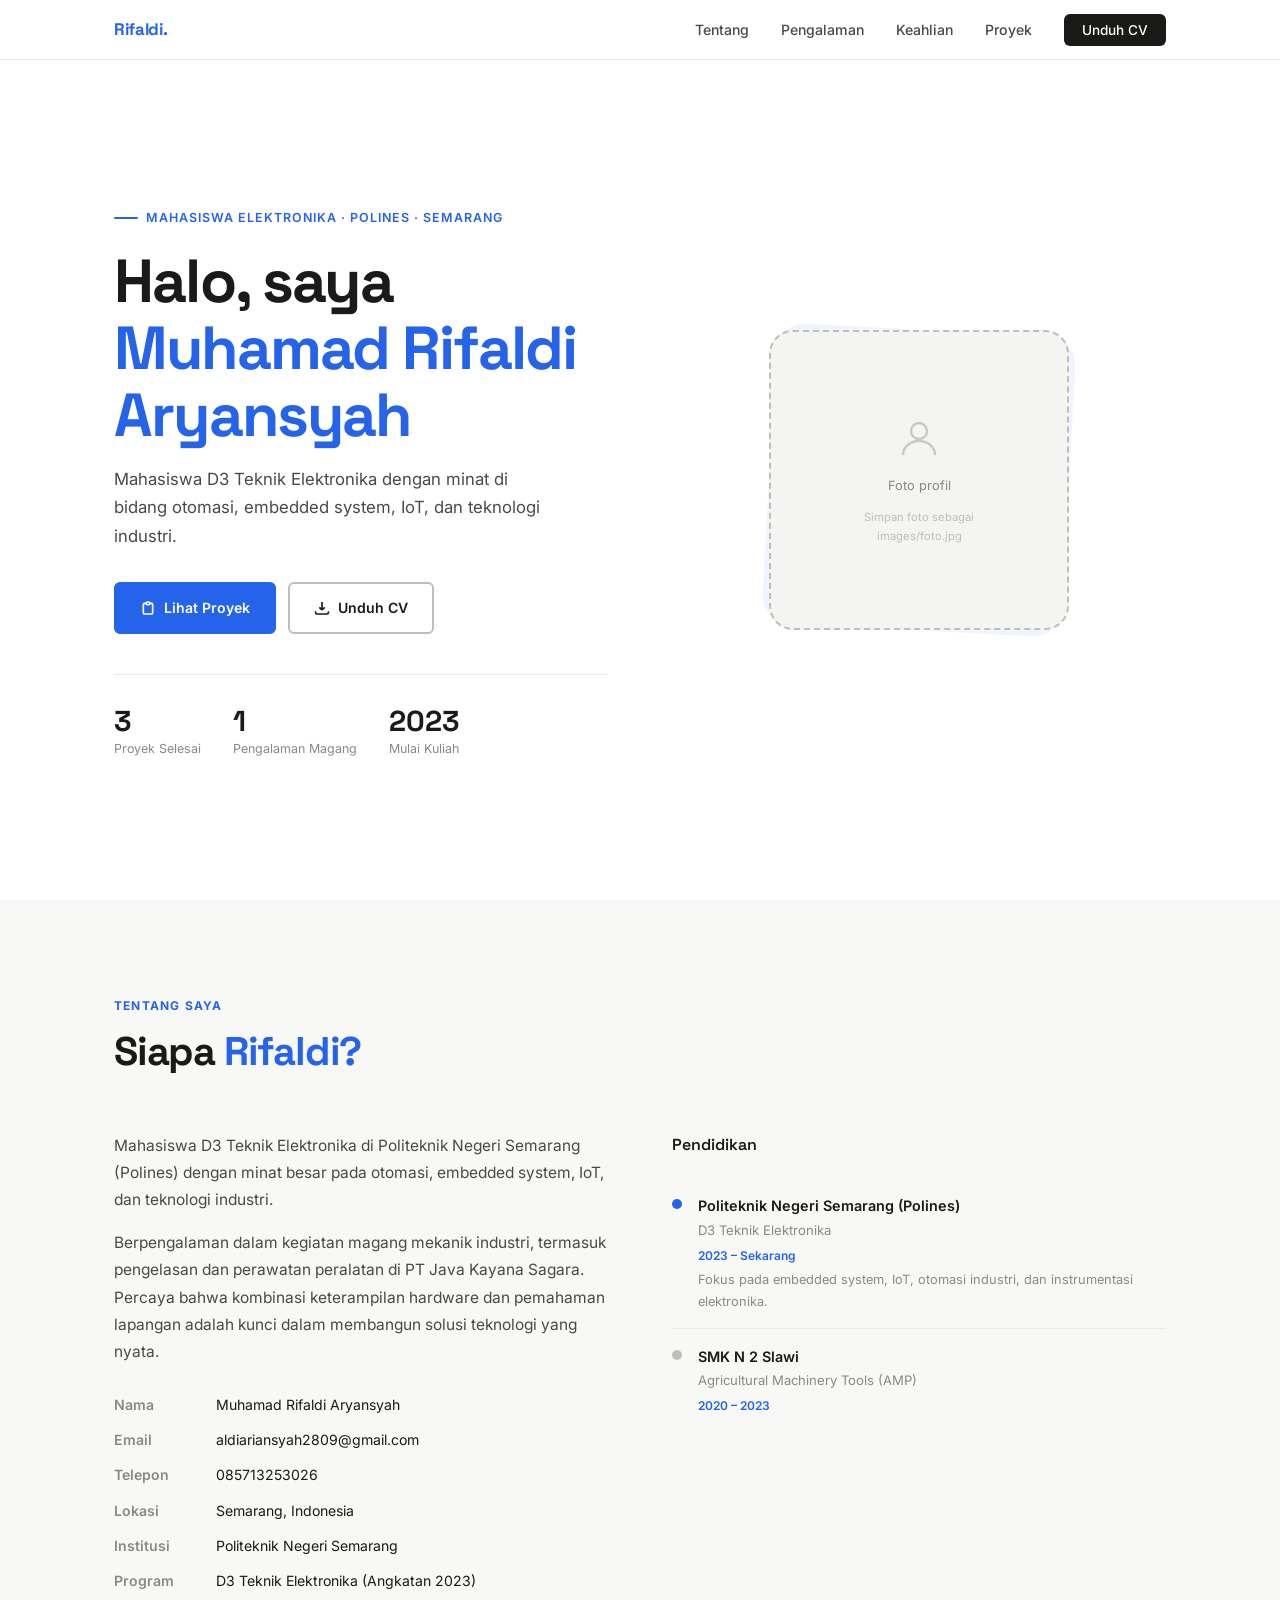
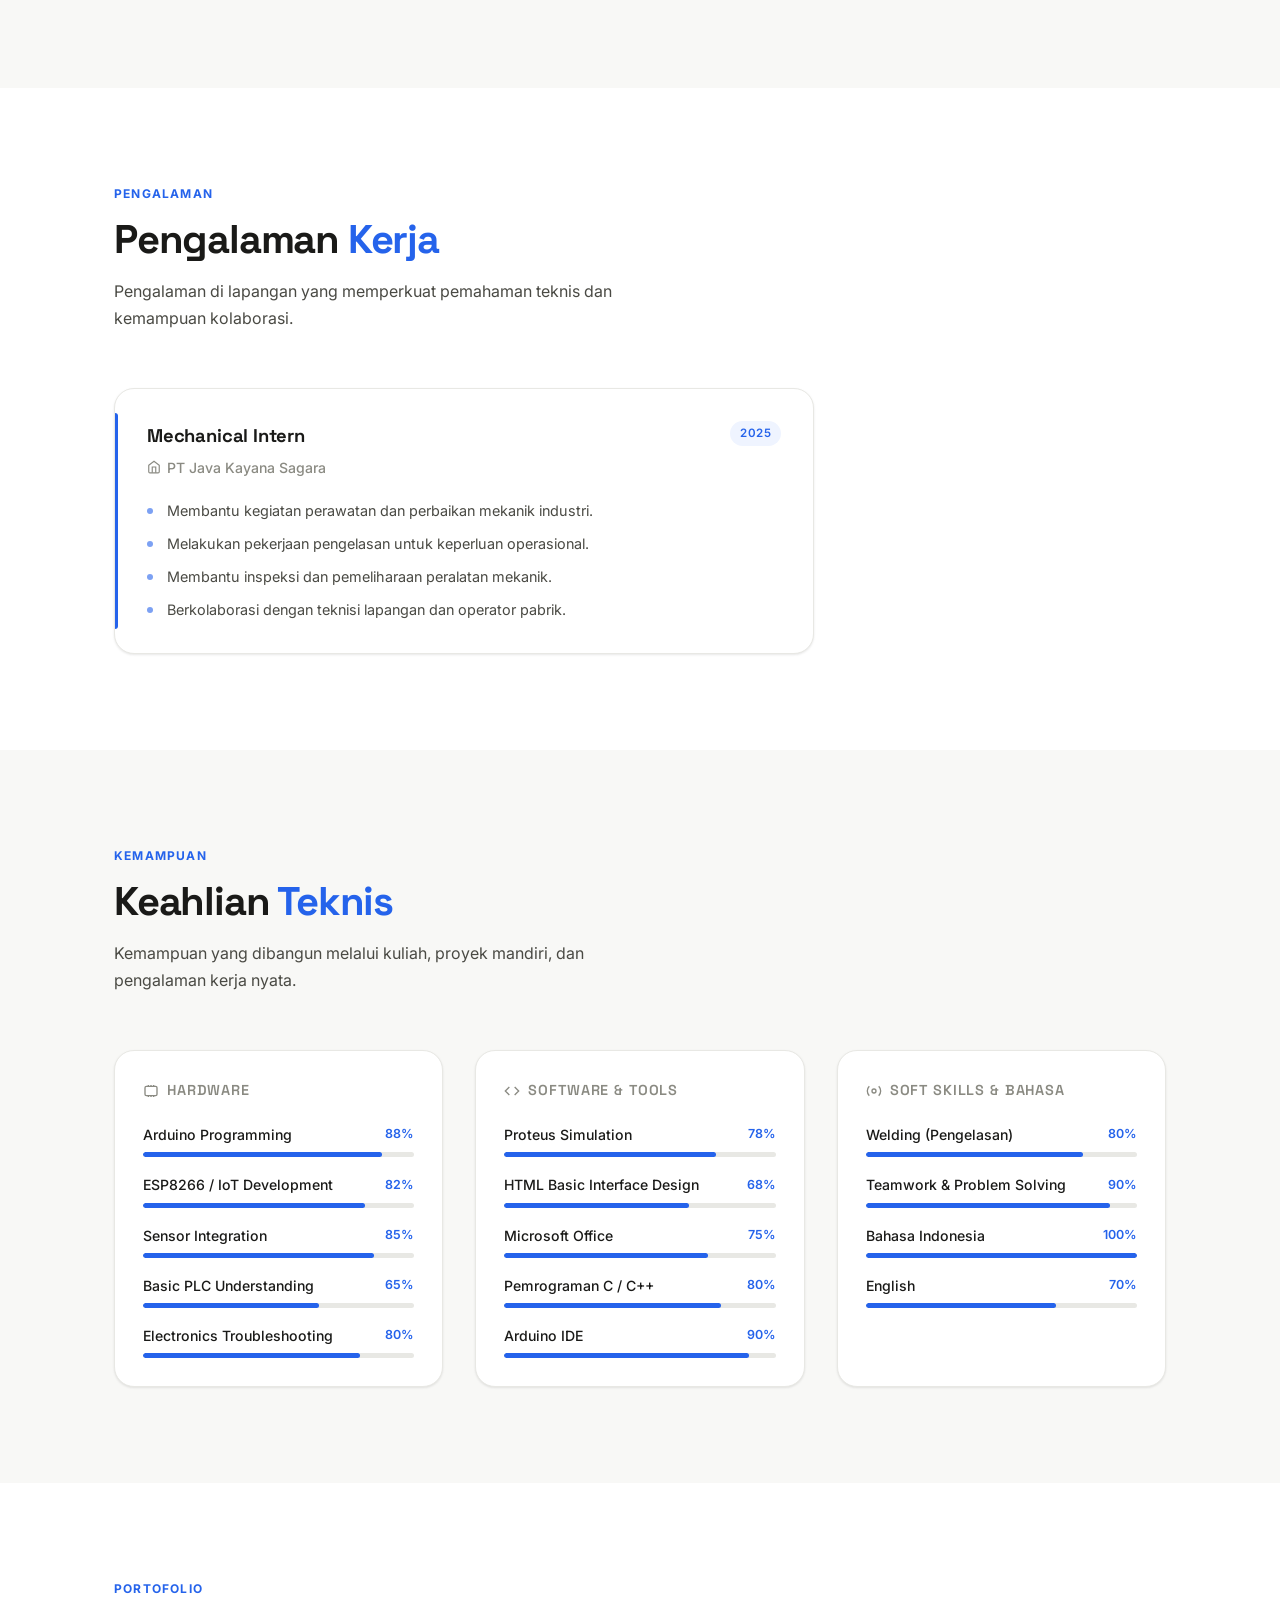
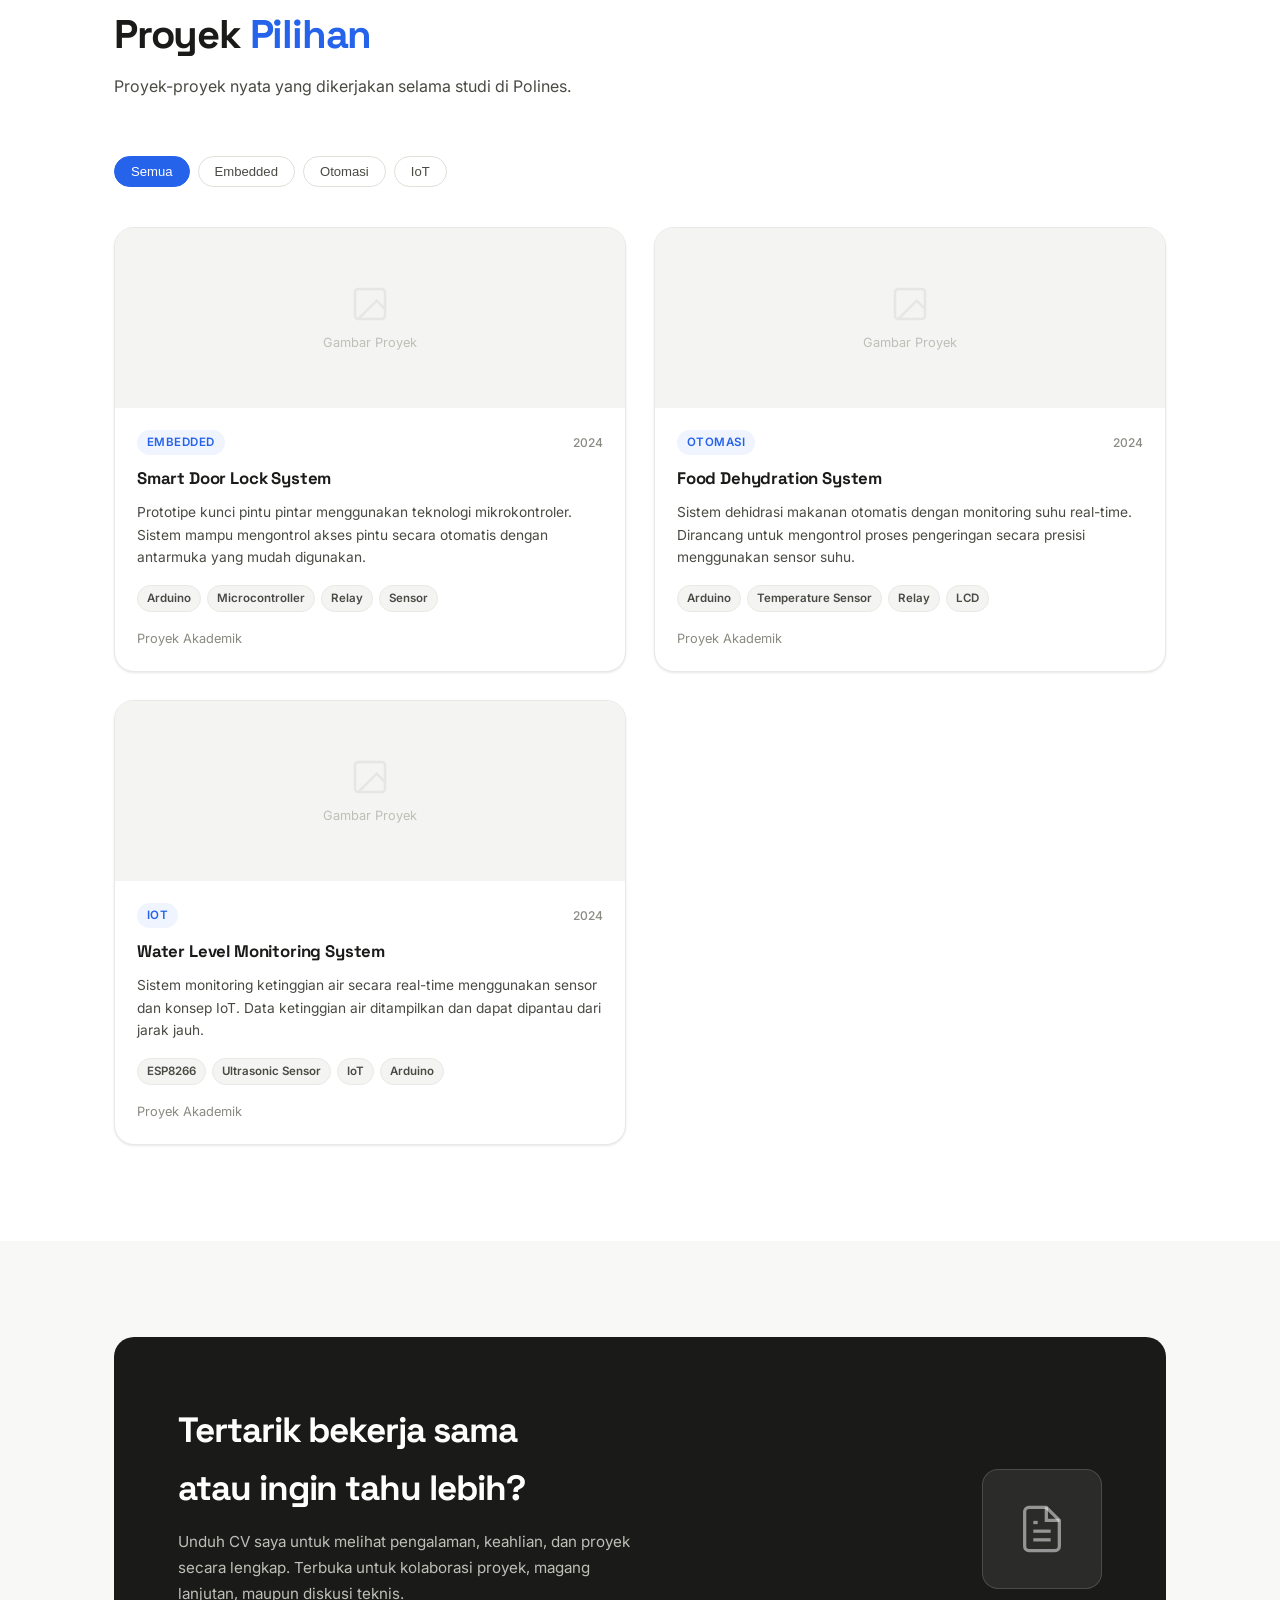
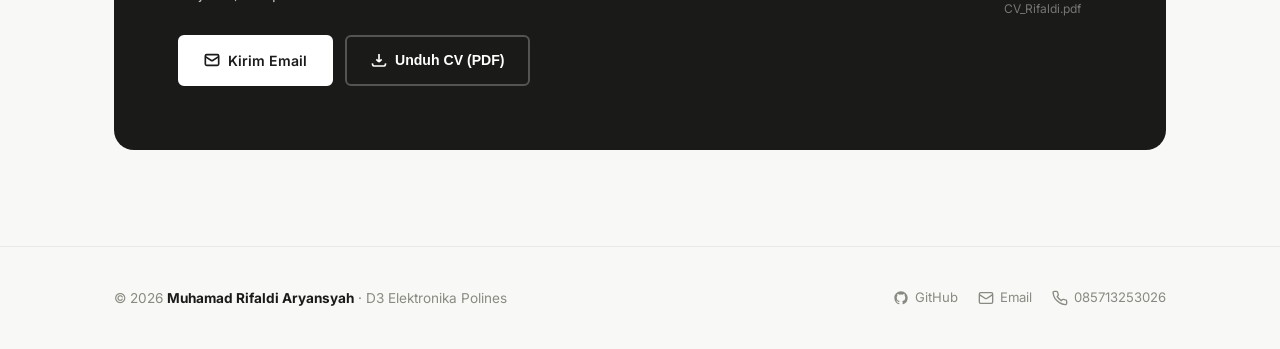
==== index.html @ 88cb3f9d "Memindahkan index.html ke folder utama root" ====
<!DOCTYPE html>
<html lang="id">
<head>
  <meta charset="UTF-8" />
  <meta name="viewport" content="width=device-width, initial-scale=1.0" />
  <title>Portofolio – Muhamad Rifaldi Aryansyah</title>
  <meta name="description" content="Portofolio Muhamad Rifaldi Aryansyah – Mahasiswa D3 Teknik Elektronika Politeknik Negeri Semarang." />
  <link rel="icon" href="data:image/svg+xml,<svg xmlns='http://www.w3.org/2000/svg' viewBox='0 0 100 100'><text y='.9em' font-size='90'>⚡</text></svg>" />
  <link rel="stylesheet" href="css/style.css" />
</head>
<body>

  <!-- ░░ LOADING ░░ -->
  <div id="loading-screen">
    <div class="loader-ring"></div>
    <p class="loader-text">Memuat portofolio…</p>
  </div>

  <!-- ░░ NAV ░░ -->
  <nav class="nav" role="navigation" aria-label="Navigasi utama">
    <div class="nav__inner">
      <a href="#hero" class="nav__logo">
        <span id="nav-nama">Rifaldi</span><span>.</span>
      </a>
      <ul class="nav__links" role="list">
        <li><a href="#tentang">Tentang</a></li>
        <li><a href="#pengalaman">Pengalaman</a></li>
        <li><a href="#keahlian">Keahlian</a></li>
        <li><a href="#proyek">Proyek</a></li>
        <li><a href="#cv" class="nav__cta">Unduh CV</a></li>
      </ul>
      <button class="nav__hamburger" aria-label="Buka menu">
        <span></span><span></span><span></span>
      </button>
    </div>
  </nav>

  <!-- ░░ HERO ░░ -->
  <section id="hero" class="hero">
    <div class="hero__inner">
      <div class="hero__content">
        <div class="hero__eyebrow">Mahasiswa Elektronika · Polines · Semarang</div>
        <h1 class="hero__name">
          Halo, saya<br>
          <em id="hero-nama">Muhamad Rifaldi Aryansyah</em>
        </h1>
        <p class="hero__subtitle" id="hero-bio">Mahasiswa D3 Teknik Elektronika dengan minat di bidang otomasi, embedded system, IoT, dan teknologi industri.</p>
        <div class="hero__actions">
          <a href="#proyek" class="btn btn--primary">
            <svg width="16" height="16" viewBox="0 0 24 24" fill="none" stroke="currentColor" stroke-width="2.5"><path d="M9 5H7a2 2 0 0 0-2 2v12a2 2 0 0 0 2 2h10a2 2 0 0 0 2-2V7a2 2 0 0 0-2-2h-2M9 5a2 2 0 0 0 2 2h2a2 2 0 0 0 2-2M9 5a2 2 0 0 1 2-2h2a2 2 0 0 1 2 2"/></svg>
            Lihat Proyek
          </a>
          <a href="#cv" class="btn btn--outline">
            <svg width="16" height="16" viewBox="0 0 24 24" fill="none" stroke="currentColor" stroke-width="2.5"><path d="M12 15V3m0 12-4-4m4 4 4-4M2 17l.621 2.485A2 2 0 0 0 4.561 21h14.878a2 2 0 0 0 1.94-1.515L22 17"/></svg>
            Unduh CV
          </a>
        </div>
        <div class="hero__stats">
          <div>
            <div class="hero__stat-num">3</div>
            <div class="hero__stat-label">Proyek Selesai</div>
          </div>
          <div>
            <div class="hero__stat-num">1</div>
            <div class="hero__stat-label">Pengalaman Magang</div>
          </div>
          <div>
            <div class="hero__stat-num">2023</div>
            <div class="hero__stat-label">Mulai Kuliah</div>
          </div>
        </div>
      </div>

      <div class="hero__image-wrap">
        <div class="hero__photo-container">
          <div class="hero__photo-bg"></div>
          <img id="hero-foto" class="hero__photo" src="images/foto.jpg" alt="Muhamad Rifaldi Aryansyah"
            onerror="this.style.display='none';document.getElementById('hero-placeholder').style.display='flex';" />
          <div id="hero-placeholder" class="hero__photo-placeholder" style="display:none;">
            <svg viewBox="0 0 24 24" fill="none" stroke="currentColor" stroke-width="1.2">
              <circle cx="12" cy="8" r="4"/><path d="M4 20c0-4 3.58-7 8-7s8 3 8 7"/>
            </svg>
            <span>Foto profil</span>
            <small style="font-size:0.7rem;color:var(--gray-300);text-align:center;">Simpan foto sebagai<br>images/foto.jpg</small>
          </div>
        </div>
      </div>
    </div>
  </section>

  <!-- ░░ TENTANG ░░ -->
  <section id="tentang" class="section section--gray">
    <div class="container">
      <div class="section-header reveal">
        <p class="section-header__label">Tentang Saya</p>
        <h2 class="section-header__title">Siapa <span>Rifaldi?</span></h2>
      </div>
      <div class="about__grid">
        <div class="about__text reveal">
          <p>Mahasiswa D3 Teknik Elektronika di Politeknik Negeri Semarang (Polines) dengan minat besar pada otomasi, embedded system, IoT, dan teknologi industri.</p>
          <p>Berpengalaman dalam kegiatan magang mekanik industri, termasuk pengelasan dan perawatan peralatan di PT Java Kayana Sagara. Percaya bahwa kombinasi keterampilan hardware dan pemahaman lapangan adalah kunci dalam membangun solusi teknologi yang nyata.</p>
          <div class="about__info-list">
            <div class="about__info-item">
              <span class="about__info-label">Nama</span>
              <span class="about__info-value">Muhamad Rifaldi Aryansyah</span>
            </div>
            <div class="about__info-item">
              <span class="about__info-label">Email</span>
              <span class="about__info-value">aldiariansyah2809@gmail.com</span>
            </div>
            <div class="about__info-item">
              <span class="about__info-label">Telepon</span>
              <span class="about__info-value">085713253026</span>
            </div>
            <div class="about__info-item">
              <span class="about__info-label">Lokasi</span>
              <span class="about__info-value">Semarang, Indonesia</span>
            </div>
            <div class="about__info-item">
              <span class="about__info-label">Institusi</span>
              <span class="about__info-value">Politeknik Negeri Semarang</span>
            </div>
            <div class="about__info-item">
              <span class="about__info-label">Program</span>
              <span class="about__info-value">D3 Teknik Elektronika (Angkatan 2023)</span>
            </div>
          </div>
        </div>

        <div class="about__edu reveal">
          <p class="about__edu-title">Pendidikan</p>
          <div class="edu-item">
            <div class="edu-dot"></div>
            <div>
              <div class="edu-name">Politeknik Negeri Semarang (Polines)</div>
              <div class="edu-sub">D3 Teknik Elektronika</div>
              <div class="edu-year">2023 – Sekarang</div>
              <p style="font-size:0.8rem;color:var(--gray-500);margin-top:4px;">Fokus pada embedded system, IoT, otomasi industri, dan instrumentasi elektronika.</p>
            </div>
          </div>
          <div class="edu-item">
            <div class="edu-dot" style="background:var(--gray-300);"></div>
            <div>
              <div class="edu-name">SMK N 2 Slawi</div>
              <div class="edu-sub">Agricultural Machinery Tools (AMP)</div>
              <div class="edu-year">2020 – 2023</div>
            </div>
          </div>
        </div>
      </div>
    </div>
  </section>

  <!-- ░░ PENGALAMAN ░░ -->
  <section id="pengalaman" class="section">
    <div class="container">
      <div class="section-header reveal">
        <p class="section-header__label">Pengalaman</p>
        <h2 class="section-header__title">Pengalaman <span>Kerja</span></h2>
        <p class="section-header__desc">Pengalaman di lapangan yang memperkuat pemahaman teknis dan kemampuan kolaborasi.</p>
      </div>

      <div class="experience-timeline">
        <div class="exp-card reveal">
          <div class="exp-card__header">
            <div>
              <h3 class="exp-card__title">Mechanical Intern</h3>
              <p class="exp-card__company">
                <svg width="14" height="14" viewBox="0 0 24 24" fill="none" stroke="currentColor" stroke-width="2"><path d="M3 9l9-7 9 7v11a2 2 0 0 1-2 2H5a2 2 0 0 1-2-2z"/><polyline points="9 22 9 12 15 12 15 22"/></svg>
                PT Java Kayana Sagara
              </p>
            </div>
            <span class="tag">2025</span>
          </div>
          <ul class="exp-card__list">
            <li>Membantu kegiatan perawatan dan perbaikan mekanik industri.</li>
            <li>Melakukan pekerjaan pengelasan untuk keperluan operasional.</li>
            <li>Membantu inspeksi dan pemeliharaan peralatan mekanik.</li>
            <li>Berkolaborasi dengan teknisi lapangan dan operator pabrik.</li>
          </ul>
        </div>
      </div>
    </div>
  </section>

  <!-- ░░ KEAHLIAN ░░ -->
  <section id="keahlian" class="section section--gray">
    <div class="container">
      <div class="section-header reveal">
        <p class="section-header__label">Kemampuan</p>
        <h2 class="section-header__title">Keahlian <span>Teknis</span></h2>
        <p class="section-header__desc">Kemampuan yang dibangun melalui kuliah, proyek mandiri, dan pengalaman kerja nyata.</p>
      </div>

      <div class="skills__grid">
        <div class="skills__card reveal">
          <p class="skills__card-title">
            <svg viewBox="0 0 24 24" fill="none" stroke="currentColor" stroke-width="2"><rect x="3" y="5" width="18" height="14" rx="2"/><path d="M8 5V3M12 5V3M16 5V3M8 19v2M12 19v2M16 19v2"/></svg>
            Hardware
          </p>
          <div id="skills-hardware"></div>
        </div>
        <div class="skills__card reveal">
          <p class="skills__card-title">
            <svg viewBox="0 0 24 24" fill="none" stroke="currentColor" stroke-width="2"><polyline points="16 18 22 12 16 6"/><polyline points="8 6 2 12 8 18"/></svg>
            Software & Tools
          </p>
          <div id="skills-software"></div>
        </div>
        <div class="skills__card reveal">
          <p class="skills__card-title">
            <svg viewBox="0 0 24 24" fill="none" stroke="currentColor" stroke-width="2"><circle cx="12" cy="12" r="3"/><path d="M19.07 4.93a10 10 0 0 1 0 14.14M4.93 4.93a10 10 0 0 0 0 14.14"/></svg>
            Soft Skills & Bahasa
          </p>
          <div id="skills-lainnya"></div>
        </div>
      </div>
    </div>
  </section>

  <!-- ░░ PROYEK ░░ -->
  <section id="proyek" class="section">
    <div class="container">
      <div class="section-header reveal">
        <p class="section-header__label">Portofolio</p>
        <h2 class="section-header__title">Proyek <span>Pilihan</span></h2>
        <p class="section-header__desc">Proyek-proyek nyata yang dikerjakan selama studi di Polines.</p>
      </div>
      <div id="projects-filter" class="projects__filter"></div>
      <div id="projects-grid" class="projects__grid"></div>
    </div>
  </section>

  <!-- ░░ CV ░░ -->
  <section id="cv" class="section section--gray">
    <div class="container">
      <div class="cv-section__inner reveal">
        <div>
          <h2 class="cv-section__title">Tertarik bekerja sama<br>atau ingin tahu lebih?</h2>
          <p class="cv-section__desc">
            Unduh CV saya untuk melihat pengalaman, keahlian, dan proyek secara lengkap. Terbuka untuk kolaborasi proyek, magang lanjutan, maupun diskusi teknis.
          </p>
          <div style="display:flex;gap:12px;margin-top:28px;flex-wrap:wrap;">
            <a href="mailto:aldiariansyah2809@gmail.com" class="btn btn--white">
              <svg width="16" height="16" viewBox="0 0 24 24" fill="none" stroke="currentColor" stroke-width="2.5"><rect x="2" y="4" width="20" height="16" rx="2"/><path d="m22 7-8.97 5.7a1.94 1.94 0 0 1-2.06 0L2 7"/></svg>
              Kirim Email
            </a>
            <button id="cv-download" class="btn" style="background:transparent;border:2px solid rgba(255,255,255,0.25);color:#fff;">
              <svg width="16" height="16" viewBox="0 0 24 24" fill="none" stroke="currentColor" stroke-width="2.5"><path d="M12 15V3m0 12-4-4m4 4 4-4M2 17l.621 2.485A2 2 0 0 0 4.561 21h14.878a2 2 0 0 0 1.94-1.515L22 17"/></svg>
              Unduh CV (PDF)
            </button>
          </div>
        </div>
        <div style="text-align:center;">
          <div style="width:120px;height:120px;border-radius:16px;background:rgba(255,255,255,0.08);border:1px solid rgba(255,255,255,0.15);display:flex;align-items:center;justify-content:center;margin:0 auto;">
            <svg width="52" height="52" viewBox="0 0 24 24" fill="none" stroke="rgba(255,255,255,0.5)" stroke-width="1.5"><path d="M14 2H6a2 2 0 0 0-2 2v16a2 2 0 0 0 2 2h12a2 2 0 0 0 2-2V8z"/><polyline points="14 2 14 8 20 8"/><line x1="16" y1="13" x2="8" y2="13"/><line x1="16" y1="17" x2="8" y2="17"/><polyline points="10 9 9 9 8 9"/></svg>
          </div>
          <p style="color:rgba(255,255,255,0.4);font-size:0.75rem;margin-top:10px;">CV_Rifaldi.pdf</p>
        </div>
      </div>
    </div>
  </section>

  <!-- ░░ FOOTER ░░ -->
  <footer class="footer">
    <div class="container">
      <div class="footer__inner">
        <p class="footer__left">
          © <span id="footer-year"></span> <strong>Muhamad Rifaldi Aryansyah</strong> · D3 Elektronika Polines
        </p>
        <div class="footer__links">
          <a href="https://github.com/aldiaryansyah" target="_blank" rel="noopener">
            <svg width="16" height="16" viewBox="0 0 24 24" fill="currentColor"><path d="M12 2C6.477 2 2 6.484 2 12.017c0 4.425 2.865 8.18 6.839 9.504.5.092.682-.217.682-.483 0-.237-.008-.868-.013-1.703-2.782.605-3.369-1.343-3.369-1.343-.454-1.158-1.11-1.466-1.11-1.466-.908-.62.069-.608.069-.608 1.003.07 1.531 1.032 1.531 1.032.892 1.53 2.341 1.088 2.91.832.092-.647.35-1.088.636-1.338-2.22-.253-4.555-1.113-4.555-4.951 0-1.093.39-1.988 1.029-2.688-.103-.253-.446-1.272.098-2.65 0 0 .84-.27 2.75 1.026A9.564 9.564 0 0 1 12 6.844a9.59 9.59 0 0 1 2.504.337c1.909-1.296 2.747-1.027 2.747-1.027.546 1.379.202 2.398.1 2.651.64.7 1.028 1.595 1.028 2.688 0 3.848-2.339 4.695-4.566 4.943.359.309.678.92.678 1.855 0 1.338-.012 2.419-.012 2.747 0 .268.18.58.688.482A10.02 10.02 0 0 0 22 12.017C22 6.484 17.522 2 12 2z"/></svg>
            GitHub
          </a>
          <a href="mailto:aldiariansyah2809@gmail.com">
            <svg width="16" height="16" viewBox="0 0 24 24" fill="none" stroke="currentColor" stroke-width="2"><rect x="2" y="4" width="20" height="16" rx="2"/><path d="m22 7-8.97 5.7a1.94 1.94 0 0 1-2.06 0L2 7"/></svg>
            Email
          </a>
          <a href="tel:085713253026">
            <svg width="16" height="16" viewBox="0 0 24 24" fill="none" stroke="currentColor" stroke-width="2"><path d="M22 16.92v3a2 2 0 0 1-2.18 2 19.79 19.79 0 0 1-8.63-3.07A19.5 19.5 0 0 1 4.69 13a19.79 19.79 0 0 1-3.07-8.67A2 2 0 0 1 3.6 2h3a2 2 0 0 1 2 1.72c.127.96.361 1.903.7 2.81a2 2 0 0 1-.45 2.11L7.91 9.91a16 16 0 0 0 6 6l1.27-1.27a2 2 0 0 1 2.11-.45c.907.339 1.85.573 2.81.7A2 2 0 0 1 22 16.92z"/></svg>
            085713253026
          </a>
        </div>
      </div>
    </div>
  </footer>

  <script src="js/main.js"></script>
</body>
</html>
---- css/style.css ----
/* ============================================
   PORTFOLIO – D3 Elektronika Polines
   Style: Clean & Minimal
   ============================================ */

@import url('https://fonts.googleapis.com/css2?family=Inter:wght@300;400;500;600;700&family=Space+Grotesk:wght@400;500;600;700&display=swap');

/* ---------- TOKENS ---------- */
:root {
  --white:       #FFFFFF;
  --off-white:   #F8F8F6;
  --gray-50:     #F4F4F2;
  --gray-100:    #E8E8E4;
  --gray-300:    #BFBFB8;
  --gray-500:    #8A8A82;
  --gray-700:    #4A4A44;
  --black:       #1A1A18;

  --accent:      #2563EB;       /* biru teknik — kuat tapi tidak berteriak */
  --accent-light:#EFF4FF;
  --accent-dark: #1D4ED8;

  --font-display: 'Space Grotesk', sans-serif;
  --font-body:    'Inter', sans-serif;

  --radius-sm:   6px;
  --radius-md:   12px;
  --radius-lg:   20px;

  --shadow-sm:   0 1px 3px rgba(0,0,0,0.06), 0 1px 2px rgba(0,0,0,0.04);
  --shadow-md:   0 4px 16px rgba(0,0,0,0.08), 0 2px 4px rgba(0,0,0,0.04);
  --shadow-lg:   0 12px 40px rgba(0,0,0,0.10);

  --transition:  0.22s cubic-bezier(0.4, 0, 0.2, 1);
  --max-width:   1100px;
}

/* ---------- RESET ---------- */
*, *::before, *::after { box-sizing: border-box; margin: 0; padding: 0; }
html { scroll-behavior: smooth; font-size: 16px; }
body {
  font-family: var(--font-body);
  background: var(--white);
  color: var(--black);
  line-height: 1.65;
  -webkit-font-smoothing: antialiased;
}
img { max-width: 100%; display: block; }
a { text-decoration: none; color: inherit; }
ul { list-style: none; }

/* ---------- UTILITIES ---------- */
.container { max-width: var(--max-width); margin: 0 auto; padding: 0 24px; }
.section    { padding: 96px 0; }
.section--gray { background: var(--off-white); }

.tag {
  display: inline-block;
  padding: 3px 10px;
  border-radius: 99px;
  font-size: 0.72rem;
  font-weight: 600;
  letter-spacing: 0.04em;
  text-transform: uppercase;
  background: var(--accent-light);
  color: var(--accent);
}

/* ---------- NAVIGATION ---------- */
.nav {
  position: fixed; top: 0; left: 0; right: 0; z-index: 100;
  background: rgba(255,255,255,0.92);
  backdrop-filter: blur(12px);
  -webkit-backdrop-filter: blur(12px);
  border-bottom: 1px solid var(--gray-100);
  height: 60px;
}
.nav__inner {
  display: flex;
  align-items: center;
  justify-content: space-between;
  height: 100%;
  max-width: var(--max-width);
  margin: 0 auto;
  padding: 0 24px;
}
.nav__logo {
  font-family: var(--font-display);
  font-weight: 700;
  font-size: 1.05rem;
  color: var(--black);
  letter-spacing: -0.02em;
}
.nav__logo span { color: var(--accent); }
.nav__links { display: flex; gap: 32px; align-items: center; }
.nav__links a {
  font-size: 0.88rem;
  font-weight: 500;
  color: var(--gray-700);
  transition: color var(--transition);
}
.nav__links a:hover { color: var(--accent); }
.nav__links a.active { color: var(--accent); }
.nav__cta {
  background: var(--black) !important;
  color: var(--white) !important;
  padding: 8px 18px;
  border-radius: var(--radius-sm);
  font-size: 0.85rem !important;
  transition: background var(--transition) !important;
}
.nav__cta:hover { background: var(--accent) !important; }

.nav__hamburger {
  display: none;
  flex-direction: column;
  gap: 5px;
  cursor: pointer;
  padding: 4px;
}
.nav__hamburger span {
  display: block; width: 22px; height: 2px;
  background: var(--black);
  border-radius: 2px;
  transition: var(--transition);
}

/* ---------- HERO ---------- */
.hero {
  min-height: 100vh;
  display: flex;
  align-items: center;
  padding-top: 60px;
  background: var(--white);
}
.hero__inner {
  display: grid;
  grid-template-columns: 1fr 1fr;
  gap: 64px;
  align-items: center;
  padding: 80px 24px;
  max-width: var(--max-width);
  margin: 0 auto;
  width: 100%;
}
.hero__eyebrow {
  display: inline-flex;
  align-items: center;
  gap: 8px;
  font-size: 0.78rem;
  font-weight: 600;
  letter-spacing: 0.08em;
  text-transform: uppercase;
  color: var(--accent);
  margin-bottom: 20px;
}
.hero__eyebrow::before {
  content: '';
  display: inline-block;
  width: 24px; height: 2px;
  background: var(--accent);
  border-radius: 2px;
}
.hero__name {
  font-family: var(--font-display);
  font-size: clamp(2.4rem, 5vw, 3.8rem);
  font-weight: 700;
  line-height: 1.1;
  letter-spacing: -0.03em;
  color: var(--black);
  margin-bottom: 16px;
}
.hero__name em {
  font-style: normal;
  color: var(--accent);
}
.hero__subtitle {
  font-size: 1.05rem;
  color: var(--gray-700);
  margin-bottom: 32px;
  max-width: 440px;
  line-height: 1.7;
}
.hero__actions { display: flex; gap: 12px; flex-wrap: wrap; }

.btn {
  display: inline-flex;
  align-items: center;
  gap: 8px;
  padding: 12px 24px;
  border-radius: var(--radius-sm);
  font-size: 0.88rem;
  font-weight: 600;
  cursor: pointer;
  transition: all var(--transition);
  border: 2px solid transparent;
  white-space: nowrap;
}
.btn--primary {
  background: var(--accent);
  color: var(--white);
  border-color: var(--accent);
}
.btn--primary:hover {
  background: var(--accent-dark);
  border-color: var(--accent-dark);
  transform: translateY(-1px);
  box-shadow: 0 6px 20px rgba(37,99,235,0.25);
}
.btn--outline {
  background: transparent;
  color: var(--black);
  border-color: var(--gray-300);
}
.btn--outline:hover {
  border-color: var(--black);
  transform: translateY(-1px);
}

.hero__image-wrap {
  display: flex;
  justify-content: center;
  position: relative;
}
.hero__photo-container {
  position: relative;
  width: 300px; height: 300px;
}
.hero__photo-bg {
  position: absolute;
  inset: 0;
  border-radius: 28px;
  background: var(--accent-light);
  transform: rotate(3deg);
}
.hero__photo {
  position: relative;
  width: 100%; height: 100%;
  border-radius: 24px;
  object-fit: cover;
  box-shadow: var(--shadow-lg);
}
.hero__photo-placeholder {
  position: relative;
  width: 100%; height: 100%;
  border-radius: 24px;
  background: var(--gray-50);
  border: 2px dashed var(--gray-300);
  display: flex;
  flex-direction: column;
  align-items: center;
  justify-content: center;
  gap: 12px;
  color: var(--gray-500);
}
.hero__photo-placeholder svg { width: 48px; height: 48px; opacity: 0.4; }
.hero__photo-placeholder span { font-size: 0.8rem; }

.hero__stats {
  display: flex;
  gap: 32px;
  margin-top: 40px;
  padding-top: 32px;
  border-top: 1px solid var(--gray-100);
}
.hero__stat-num {
  font-family: var(--font-display);
  font-size: 1.8rem;
  font-weight: 700;
  color: var(--black);
  line-height: 1;
}
.hero__stat-label {
  font-size: 0.78rem;
  color: var(--gray-500);
  margin-top: 4px;
}

/* ---------- SECTION HEADER ---------- */
.section-header { margin-bottom: 56px; }
.section-header__label {
  font-size: 0.75rem;
  font-weight: 700;
  letter-spacing: 0.1em;
  text-transform: uppercase;
  color: var(--accent);
  margin-bottom: 12px;
}
.section-header__title {
  font-family: var(--font-display);
  font-size: clamp(1.8rem, 3.5vw, 2.5rem);
  font-weight: 700;
  letter-spacing: -0.03em;
  color: var(--black);
  line-height: 1.2;
}
.section-header__title span { color: var(--accent); }
.section-header__desc {
  margin-top: 14px;
  font-size: 1rem;
  color: var(--gray-700);
  max-width: 500px;
  line-height: 1.7;
}

/* ---------- ABOUT ---------- */
.about__grid {
  display: grid;
  grid-template-columns: 1fr 1fr;
  gap: 64px;
  align-items: start;
}
.about__text p {
  color: var(--gray-700);
  margin-bottom: 16px;
  font-size: 0.97rem;
  line-height: 1.75;
}
.about__info-list { margin-top: 28px; display: flex; flex-direction: column; gap: 12px; }
.about__info-item {
  display: flex;
  gap: 12px;
  font-size: 0.88rem;
}
.about__info-label {
  font-weight: 600;
  color: var(--gray-500);
  min-width: 90px;
}
.about__info-value { color: var(--black); }

.about__edu { }
.about__edu-title {
  font-family: var(--font-display);
  font-size: 1rem;
  font-weight: 600;
  color: var(--black);
  margin-bottom: 20px;
}
.edu-item {
  display: flex;
  gap: 16px;
  padding: 16px 0;
  border-bottom: 1px solid var(--gray-100);
}
.edu-item:last-child { border-bottom: none; }
.edu-dot {
  width: 10px; height: 10px;
  border-radius: 50%;
  background: var(--accent);
  margin-top: 5px;
  flex-shrink: 0;
}
.edu-name { font-weight: 600; font-size: 0.9rem; color: var(--black); }
.edu-sub  { font-size: 0.82rem; color: var(--gray-500); margin-top: 2px; }
.edu-year {
  font-size: 0.75rem;
  font-weight: 600;
  color: var(--accent);
  margin-top: 4px;
}

/* ---------- SKILLS ---------- */
.skills__grid {
  display: grid;
  grid-template-columns: repeat(3, 1fr);
  gap: 32px;
}
.skills__card {
  background: var(--white);
  border: 1px solid var(--gray-100);
  border-radius: var(--radius-lg);
  padding: 28px;
  box-shadow: var(--shadow-sm);
  transition: box-shadow var(--transition), transform var(--transition);
}
.skills__card:hover {
  box-shadow: var(--shadow-md);
  transform: translateY(-2px);
}
.skills__card-title {
  font-family: var(--font-display);
  font-weight: 600;
  font-size: 0.9rem;
  color: var(--gray-500);
  letter-spacing: 0.06em;
  text-transform: uppercase;
  margin-bottom: 20px;
  display: flex;
  align-items: center;
  gap: 8px;
}
.skills__card-title svg { width: 16px; height: 16px; }
.skill-item { margin-bottom: 16px; }
.skill-item:last-child { margin-bottom: 0; }
.skill-info {
  display: flex;
  justify-content: space-between;
  align-items: center;
  margin-bottom: 6px;
}
.skill-name  { font-size: 0.88rem; font-weight: 500; color: var(--black); }
.skill-pct   { font-size: 0.78rem; font-weight: 600; color: var(--accent); }
.skill-bar   {
  height: 5px;
  background: var(--gray-100);
  border-radius: 99px;
  overflow: hidden;
}
.skill-fill  {
  height: 100%;
  background: var(--accent);
  border-radius: 99px;
  width: 0;
  transition: width 1s cubic-bezier(0.4, 0, 0.2, 1);
}

/* ---------- PROJECTS ---------- */
.projects__filter {
  display: flex;
  gap: 8px;
  flex-wrap: wrap;
  margin-bottom: 40px;
}
.filter-btn {
  padding: 7px 16px;
  border-radius: 99px;
  font-size: 0.82rem;
  font-weight: 500;
  border: 1.5px solid var(--gray-200, #e0e0d8);
  background: var(--white);
  color: var(--gray-700);
  cursor: pointer;
  transition: all var(--transition);
}
.filter-btn:hover, .filter-btn.active {
  background: var(--accent);
  border-color: var(--accent);
  color: var(--white);
}
.projects__grid {
  display: grid;
  grid-template-columns: repeat(2, 1fr);
  gap: 28px;
}
.project-card {
  background: var(--white);
  border: 1px solid var(--gray-100);
  border-radius: var(--radius-lg);
  overflow: hidden;
  box-shadow: var(--shadow-sm);
  transition: box-shadow var(--transition), transform var(--transition);
  display: flex;
  flex-direction: column;
}
.project-card:hover {
  box-shadow: var(--shadow-md);
  transform: translateY(-3px);
}
.project-card__img-wrap {
  height: 180px;
  background: var(--gray-50);
  overflow: hidden;
  display: flex;
  align-items: center;
  justify-content: center;
  color: var(--gray-300);
  font-size: 0.8rem;
  position: relative;
}
.project-card__img-wrap img {
  width: 100%; height: 100%; object-fit: cover;
  transition: transform 0.4s ease;
}
.project-card:hover .project-card__img-wrap img { transform: scale(1.04); }
.project-placeholder-icon { display: flex; flex-direction: column; align-items: center; gap: 8px; }
.project-placeholder-icon svg { width: 40px; height: 40px; opacity: 0.25; }

.project-card__body { padding: 22px; flex: 1; display: flex; flex-direction: column; }
.project-card__meta {
  display: flex;
  justify-content: space-between;
  align-items: center;
  margin-bottom: 10px;
}
.project-card__year { font-size: 0.75rem; color: var(--gray-500); font-weight: 500; }
.project-card__title {
  font-family: var(--font-display);
  font-size: 1.05rem;
  font-weight: 700;
  color: var(--black);
  margin-bottom: 8px;
  letter-spacing: -0.01em;
}
.project-card__desc {
  font-size: 0.86rem;
  color: var(--gray-700);
  line-height: 1.65;
  flex: 1;
  margin-bottom: 16px;
}
.project-card__tech {
  display: flex;
  flex-wrap: wrap;
  gap: 6px;
  margin-bottom: 16px;
}
.tech-badge {
  font-size: 0.72rem;
  font-weight: 600;
  padding: 3px 9px;
  border-radius: 99px;
  background: var(--gray-50);
  border: 1px solid var(--gray-100);
  color: var(--gray-700);
}
.project-card__link {
  display: inline-flex;
  align-items: center;
  gap: 6px;
  font-size: 0.82rem;
  font-weight: 600;
  color: var(--accent);
  transition: gap var(--transition);
}
.project-card__link:hover { gap: 10px; }

/* ---------- CV SECTION ---------- */
.cv-section__inner {
  background: var(--black);
  border-radius: var(--radius-lg);
  padding: 64px;
  display: grid;
  grid-template-columns: 1fr auto;
  gap: 48px;
  align-items: center;
}
.cv-section__title {
  font-family: var(--font-display);
  font-size: clamp(1.6rem, 3vw, 2.2rem);
  font-weight: 700;
  color: var(--white);
  letter-spacing: -0.03em;
  margin-bottom: 12px;
}
.cv-section__desc {
  color: var(--gray-300);
  font-size: 0.95rem;
  line-height: 1.7;
  max-width: 460px;
}
.btn--white {
  background: var(--white);
  color: var(--black);
  border-color: var(--white);
  white-space: nowrap;
  flex-shrink: 0;
}
.btn--white:hover {
  background: var(--accent);
  color: var(--white);
  border-color: var(--accent);
  transform: translateY(-1px);
}

/* ---------- CONTACT / FOOTER ---------- */
.footer {
  background: var(--off-white);
  border-top: 1px solid var(--gray-100);
  padding: 40px 0;
}
.footer__inner {
  display: flex;
  justify-content: space-between;
  align-items: center;
  flex-wrap: wrap;
  gap: 16px;
}
.footer__left { font-size: 0.85rem; color: var(--gray-500); }
.footer__left strong { color: var(--black); }
.footer__links { display: flex; gap: 20px; align-items: center; }
.footer__links a {
  font-size: 0.82rem;
  color: var(--gray-500);
  transition: color var(--transition);
  display: flex;
  align-items: center;
  gap: 6px;
}
.footer__links a:hover { color: var(--accent); }

/* ---------- LOADING SCREEN ---------- */
#loading-screen {
  position: fixed; inset: 0; z-index: 9999;
  background: var(--white);
  display: flex;
  align-items: center;
  justify-content: center;
  flex-direction: column;
  gap: 16px;
  transition: opacity 0.5s ease;
}
.loader-ring {
  width: 36px; height: 36px;
  border: 3px solid var(--gray-100);
  border-top-color: var(--accent);
  border-radius: 50%;
  animation: spin 0.8s linear infinite;
}
@keyframes spin { to { transform: rotate(360deg); } }
.loader-text { font-size: 0.82rem; color: var(--gray-500); }

/* ---------- SCROLL REVEAL ---------- */
.reveal {
  opacity: 0;
  transform: translateY(24px);
  transition: opacity 0.6s ease, transform 0.6s ease;
}
.reveal.visible {
  opacity: 1;
  transform: translateY(0);
}

/* ---------- RESPONSIVE ---------- */
@media (max-width: 900px) {
  .hero__inner        { grid-template-columns: 1fr; gap: 48px; }
  .hero__image-wrap   { order: -1; }
  .hero__photo-container { width: 240px; height: 240px; }
  .about__grid        { grid-template-columns: 1fr; gap: 40px; }
  .skills__grid       { grid-template-columns: repeat(2, 1fr); }
  .projects__grid     { grid-template-columns: 1fr; }
  .cv-section__inner  { grid-template-columns: 1fr; padding: 40px; }
}

@media (max-width: 640px) {
  .section            { padding: 64px 0; }
  .nav__links         { display: none; flex-direction: column; position: absolute; top: 60px; left: 0; right: 0; background: var(--white); border-bottom: 1px solid var(--gray-100); padding: 20px 24px; gap: 16px; }
  .nav__links.open    { display: flex; }
  .nav__hamburger     { display: flex; }
  .skills__grid       { grid-template-columns: 1fr; }
  .hero__stats        { gap: 20px; }
  .footer__inner      { flex-direction: column; align-items: flex-start; }
  .cv-section__inner  { padding: 32px 24px; }
}

@media (prefers-reduced-motion: reduce) {
  *, *::before, *::after { animation-duration: 0.01ms !important; transition-duration: 0.01ms !important; }
}

/* ---------- EXPERIENCE ---------- */
.experience-timeline { max-width: 700px; }
.exp-card {
  background: var(--white);
  border: 1px solid var(--gray-100);
  border-radius: var(--radius-lg);
  padding: 32px;
  box-shadow: var(--shadow-sm);
  transition: box-shadow var(--transition);
  position: relative;
}
.exp-card::before {
  content: '';
  position: absolute;
  left: 0; top: 24px; bottom: 24px;
  width: 3px;
  background: var(--accent);
  border-radius: 0 3px 3px 0;
}
.exp-card:hover { box-shadow: var(--shadow-md); }
.exp-card__header {
  display: flex;
  justify-content: space-between;
  align-items: flex-start;
  margin-bottom: 20px;
  gap: 16px;
}
.exp-card__title {
  font-family: var(--font-display);
  font-size: 1.15rem;
  font-weight: 700;
  color: var(--black);
  letter-spacing: -0.01em;
}
.exp-card__company {
  display: flex;
  align-items: center;
  gap: 6px;
  font-size: 0.88rem;
  color: var(--gray-500);
  margin-top: 4px;
  font-weight: 500;
}
.exp-card__list {
  list-style: none;
  display: flex;
  flex-direction: column;
  gap: 10px;
}
.exp-card__list li {
  font-size: 0.9rem;
  color: var(--gray-700);
  line-height: 1.6;
  padding-left: 20px;
  position: relative;
}
.exp-card__list li::before {
  content: '';
  position: absolute;
  left: 0;
  top: 9px;
  width: 6px; height: 6px;
  border-radius: 50%;
  background: var(--accent);
  opacity: 0.6;
}
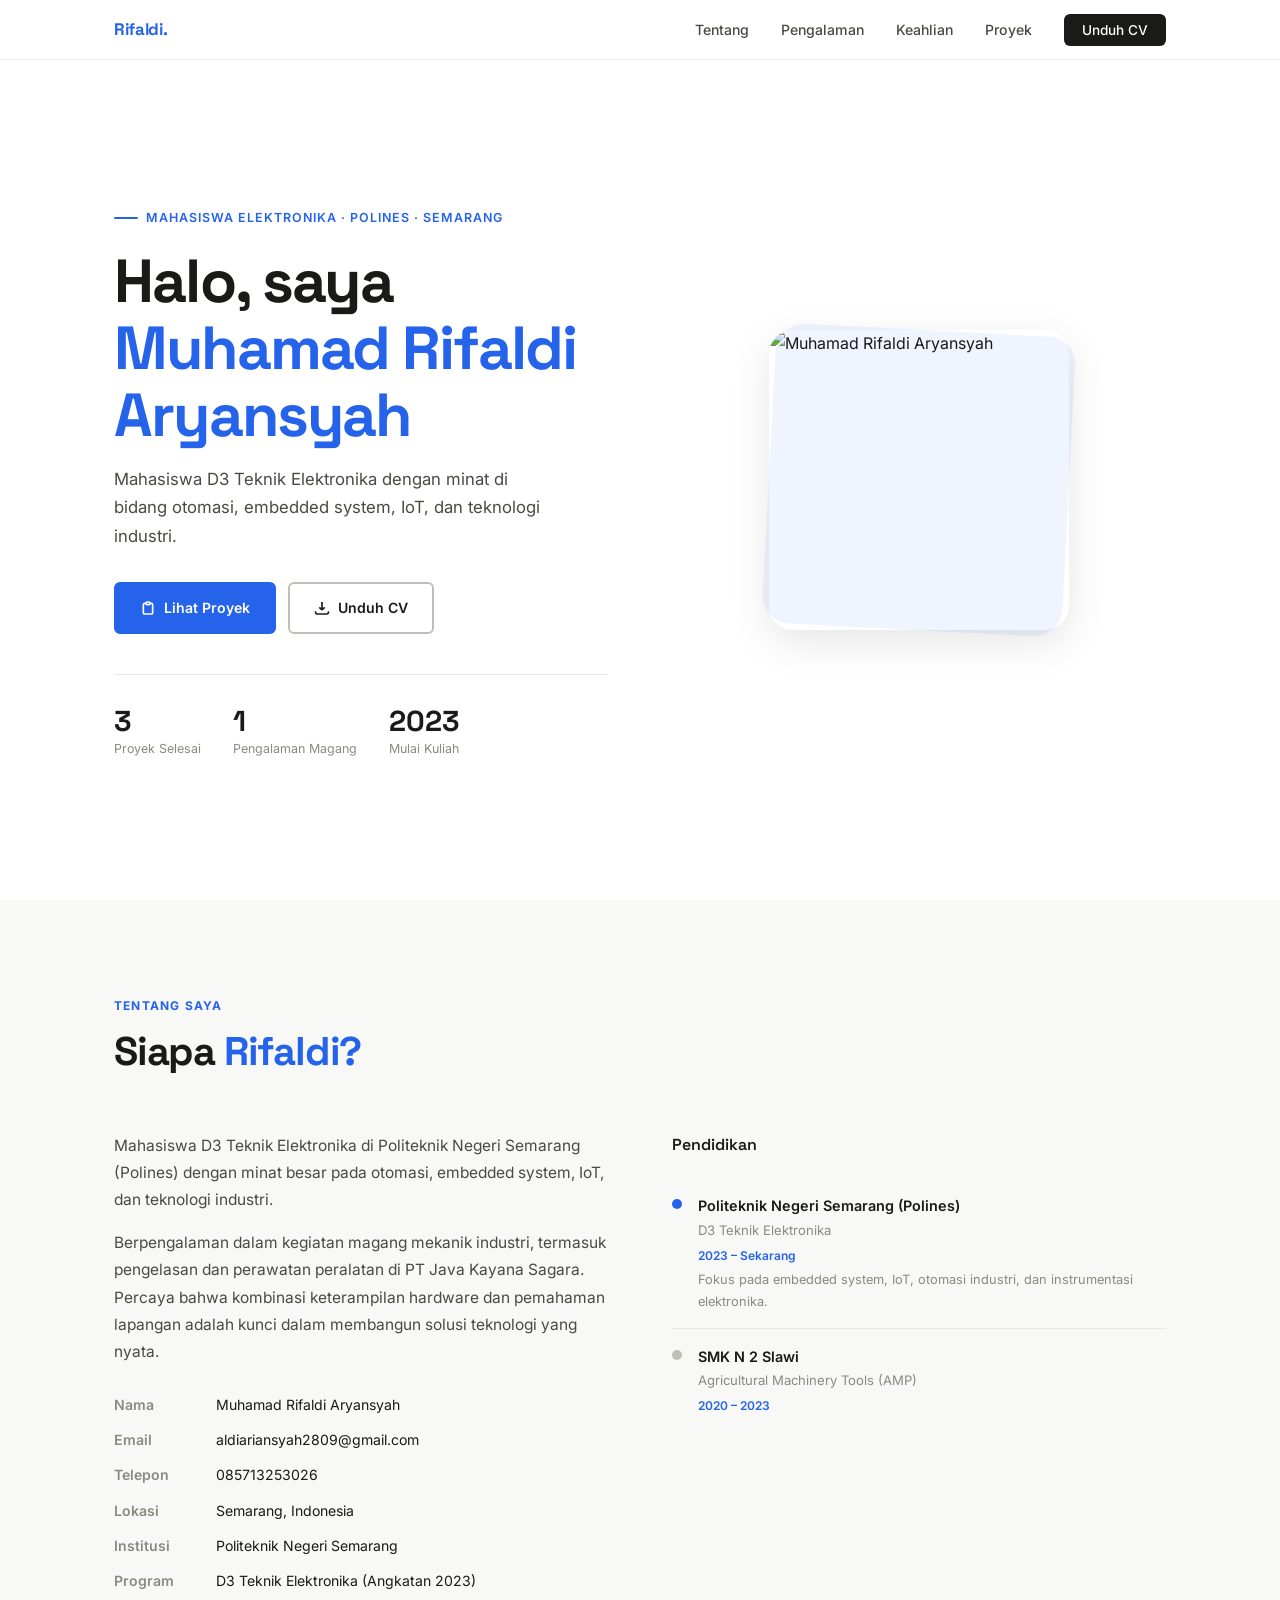
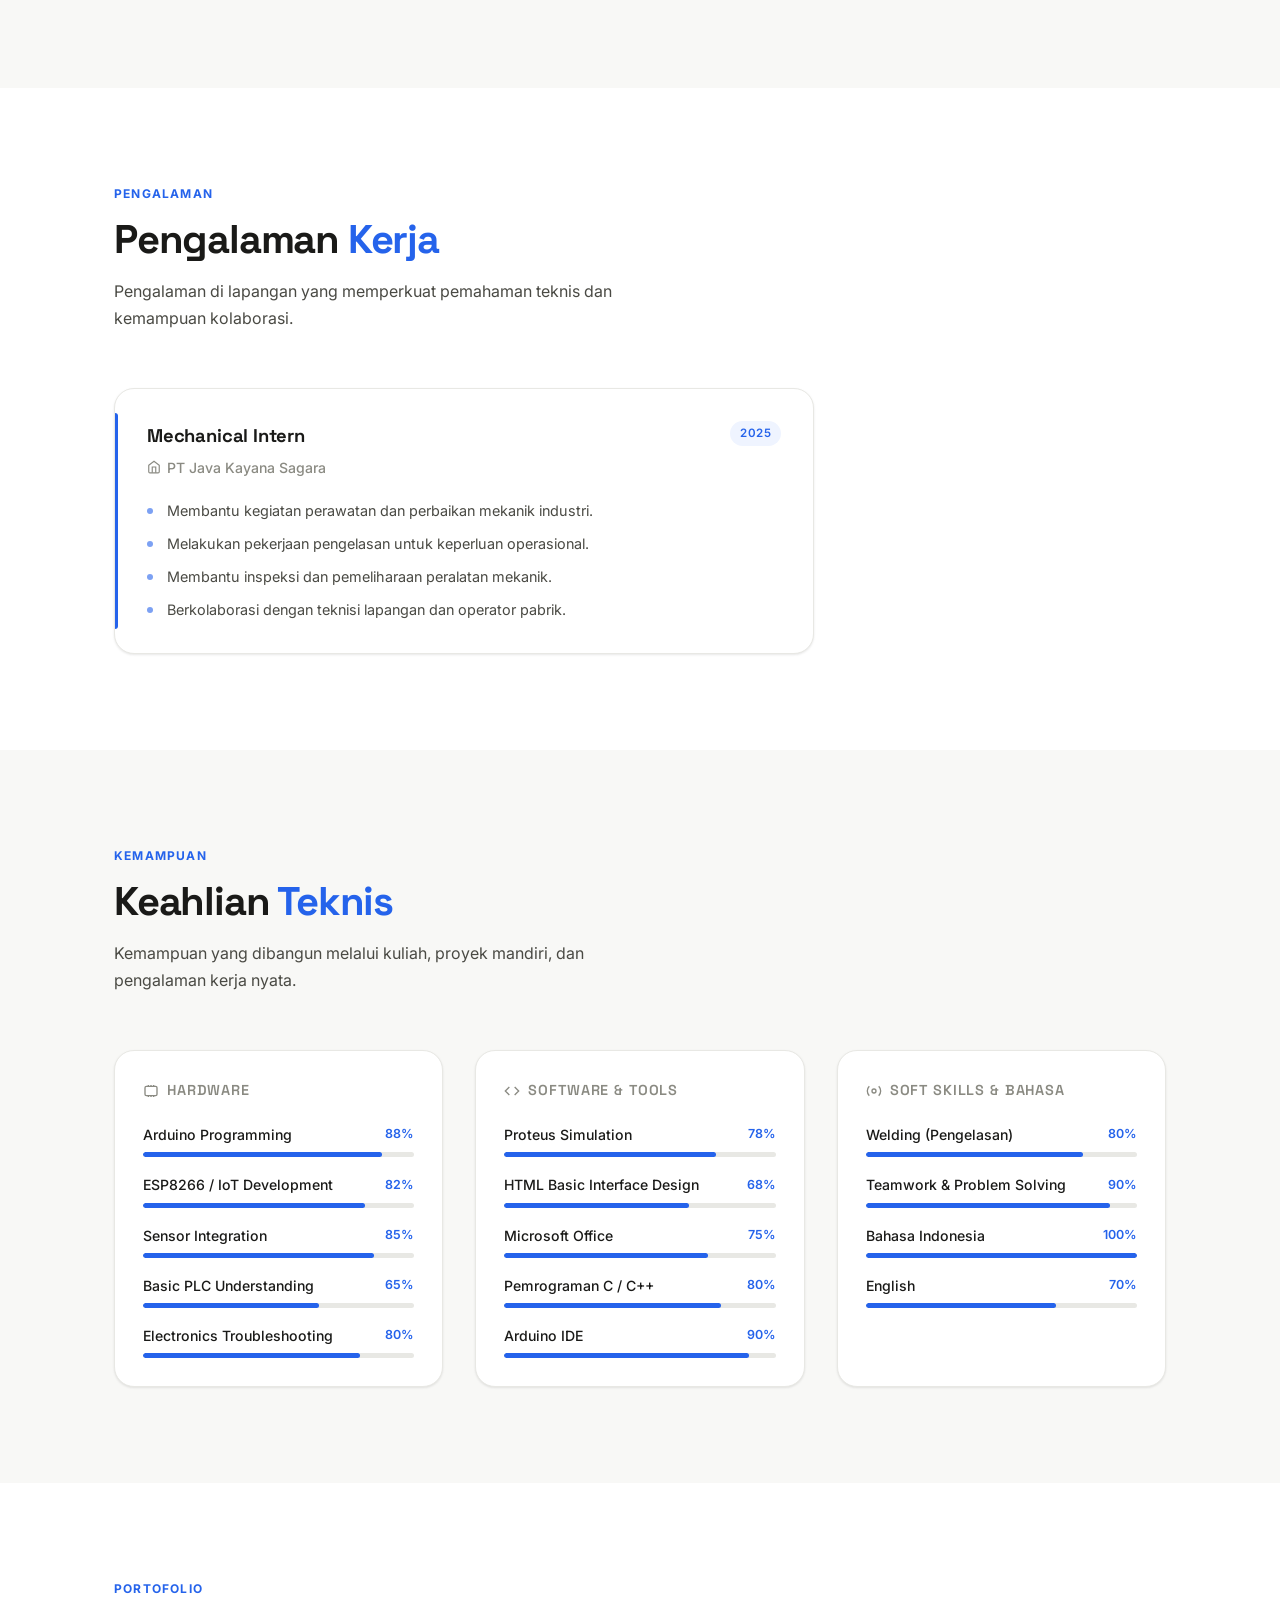
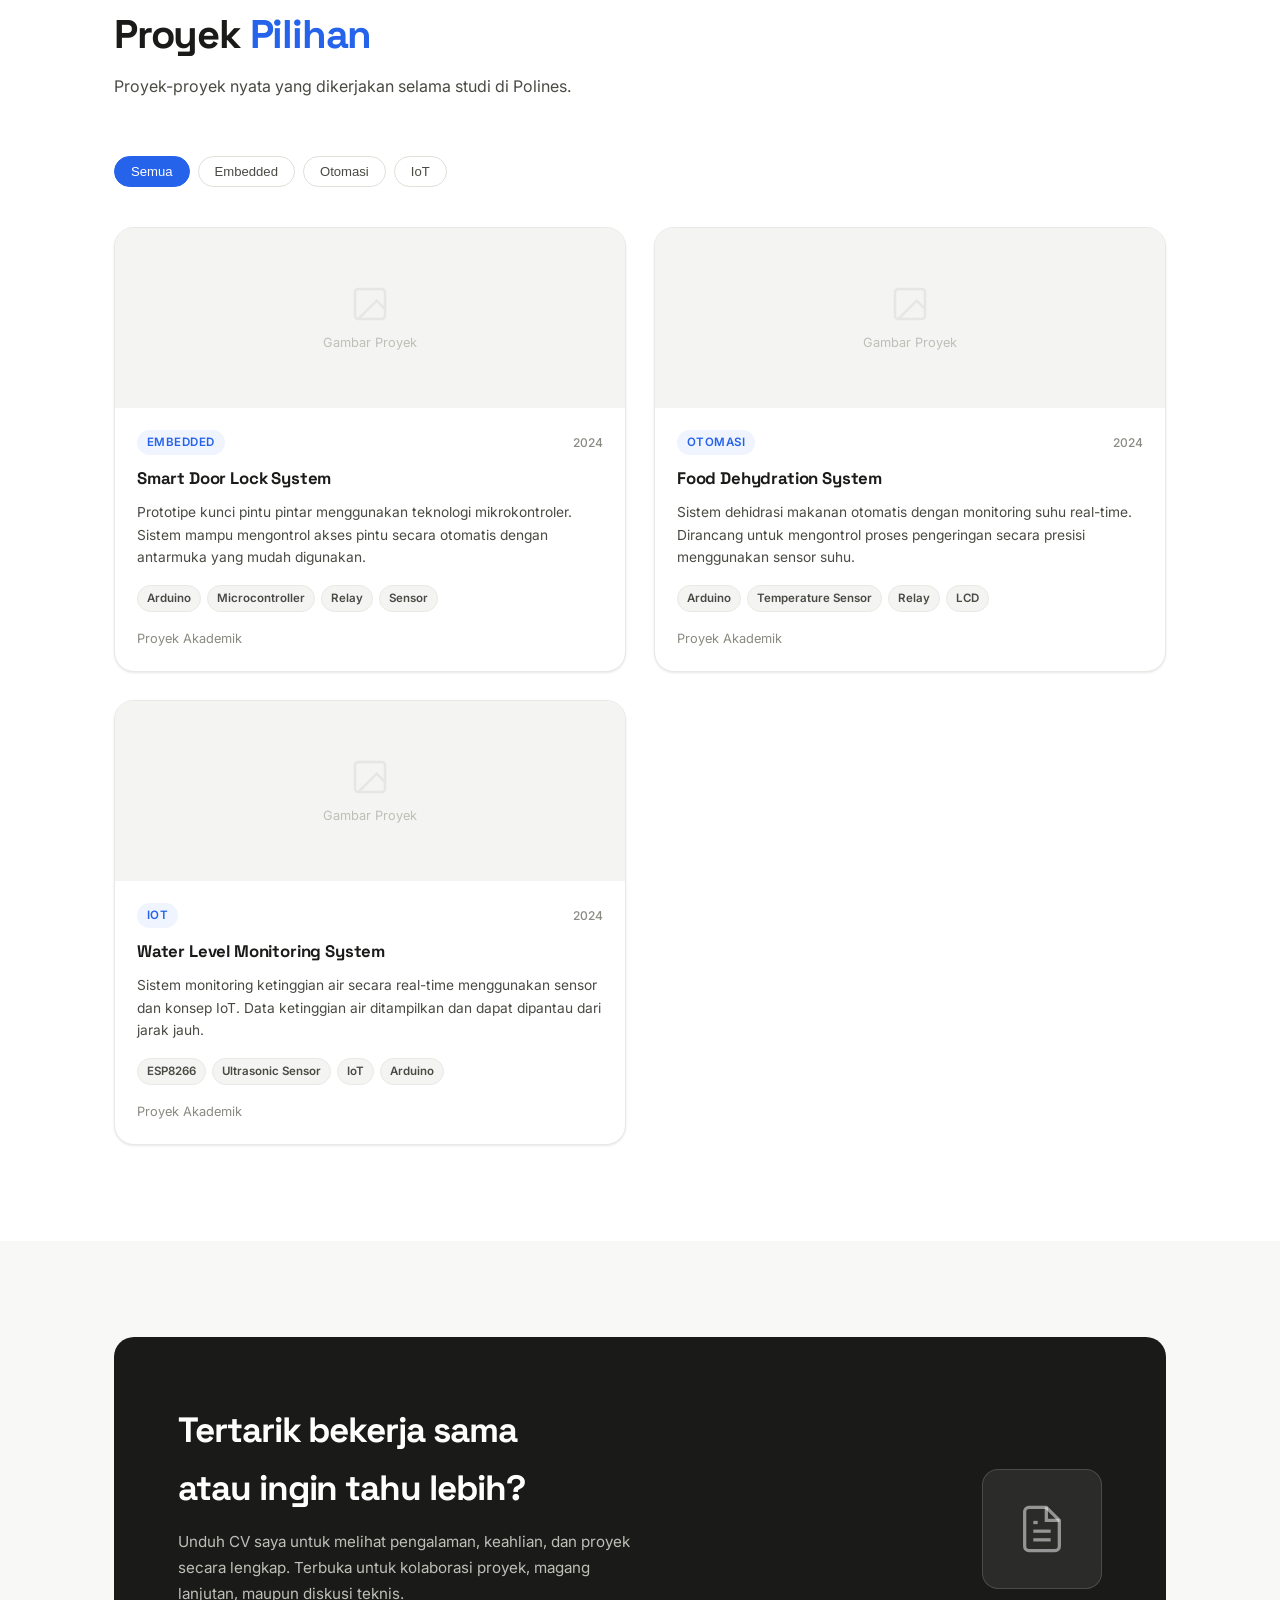
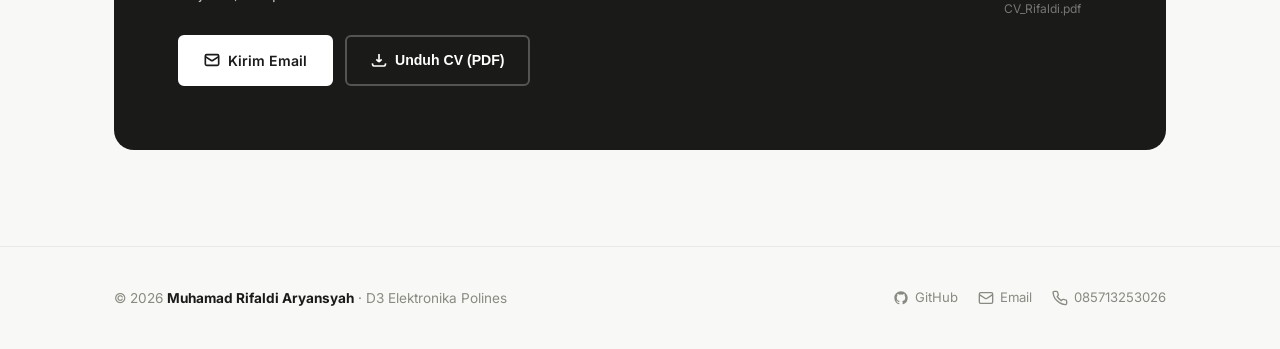
==== commit 61a2c1c2: "Menghapus fungsi onerror pada foto" ====
--- a/index.html
+++ b/index.html
@@ -74,8 +74,8 @@
       <div class="hero__image-wrap">
         <div class="hero__photo-container">
           <div class="hero__photo-bg"></div>
-          <img id="hero-foto" class="hero__photo" src="images/foto.jpg" alt="Muhamad Rifaldi Aryansyah"
-            onerror="this.style.display='none';document.getElementById('hero-placeholder').style.display='flex';" />
+          <img id="hero-foto" class="hero__photo" src="images/foto.jpg" alt="Muhamad Rifaldi Aryansyah">
+
           <div id="hero-placeholder" class="hero__photo-placeholder" style="display:none;">
             <svg viewBox="0 0 24 24" fill="none" stroke="currentColor" stroke-width="1.2">
               <circle cx="12" cy="8" r="4"/><path d="M4 20c0-4 3.58-7 8-7s8 3 8 7"/>
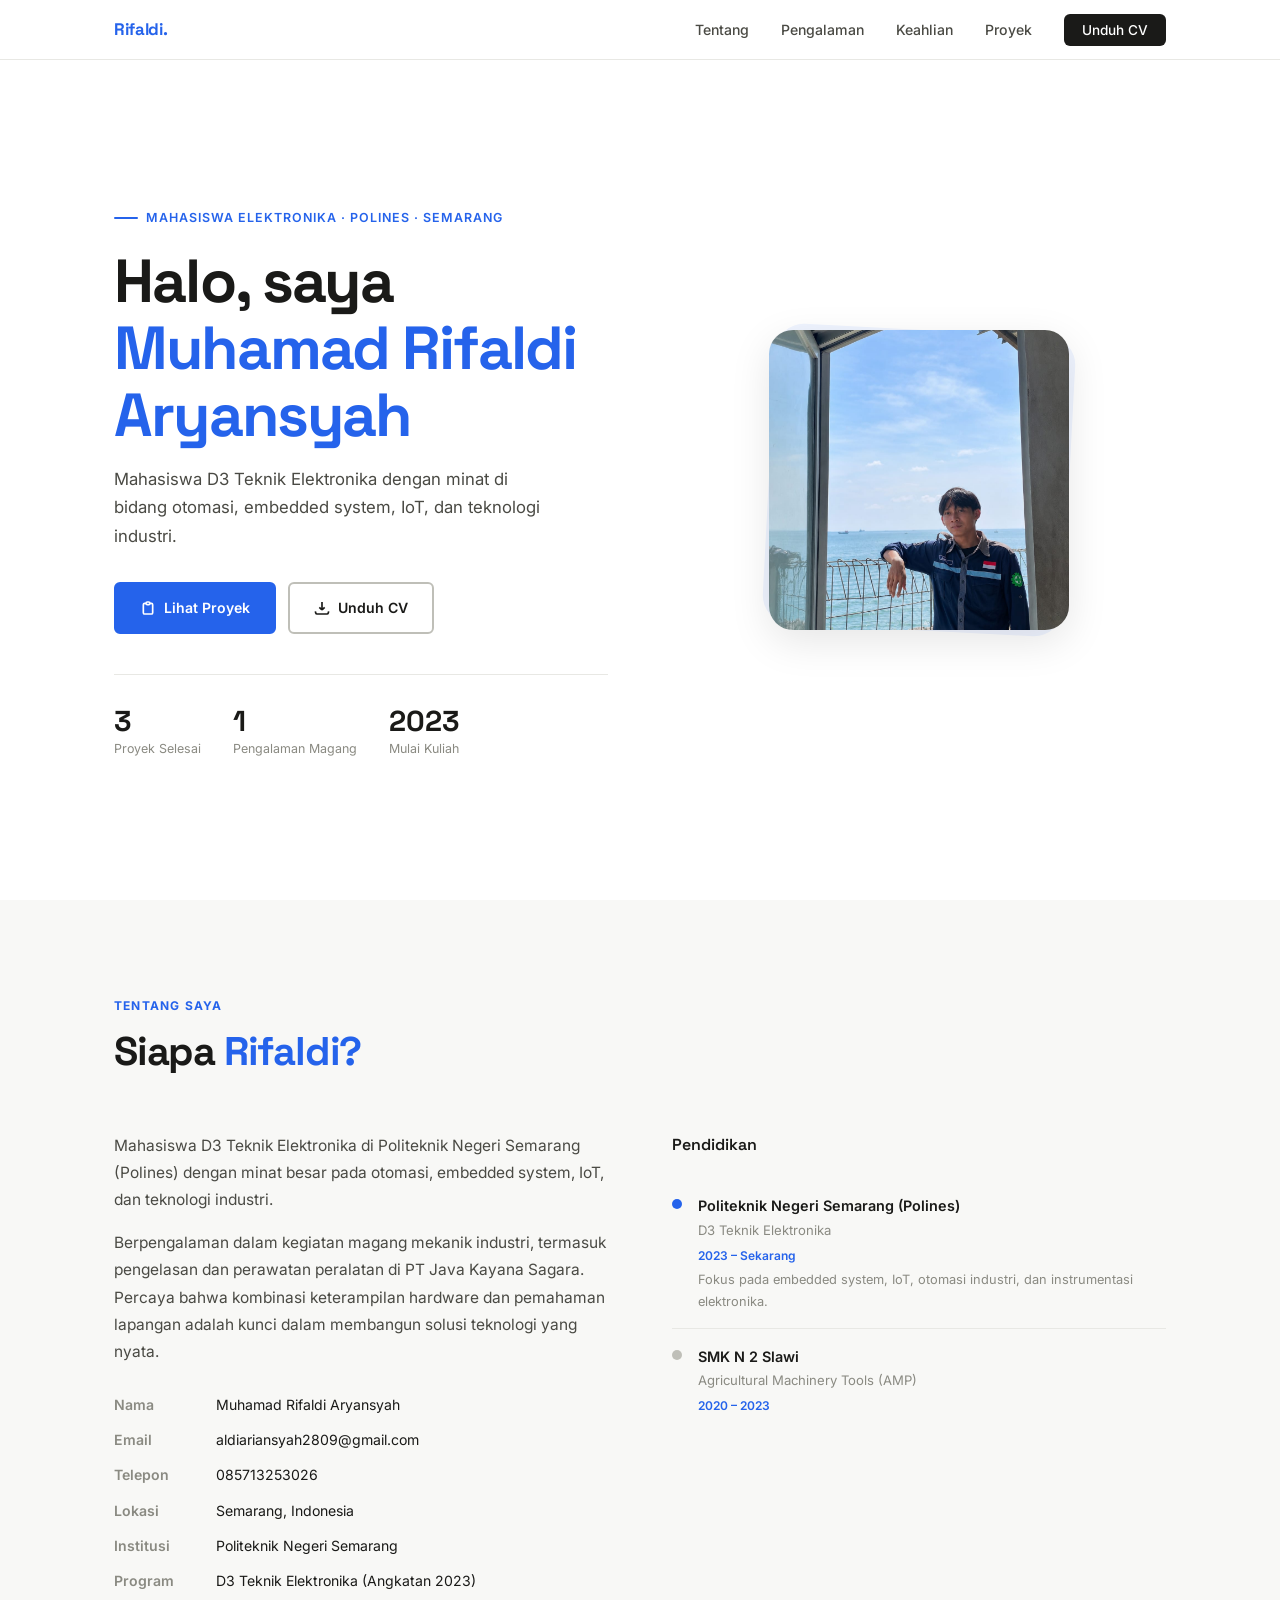
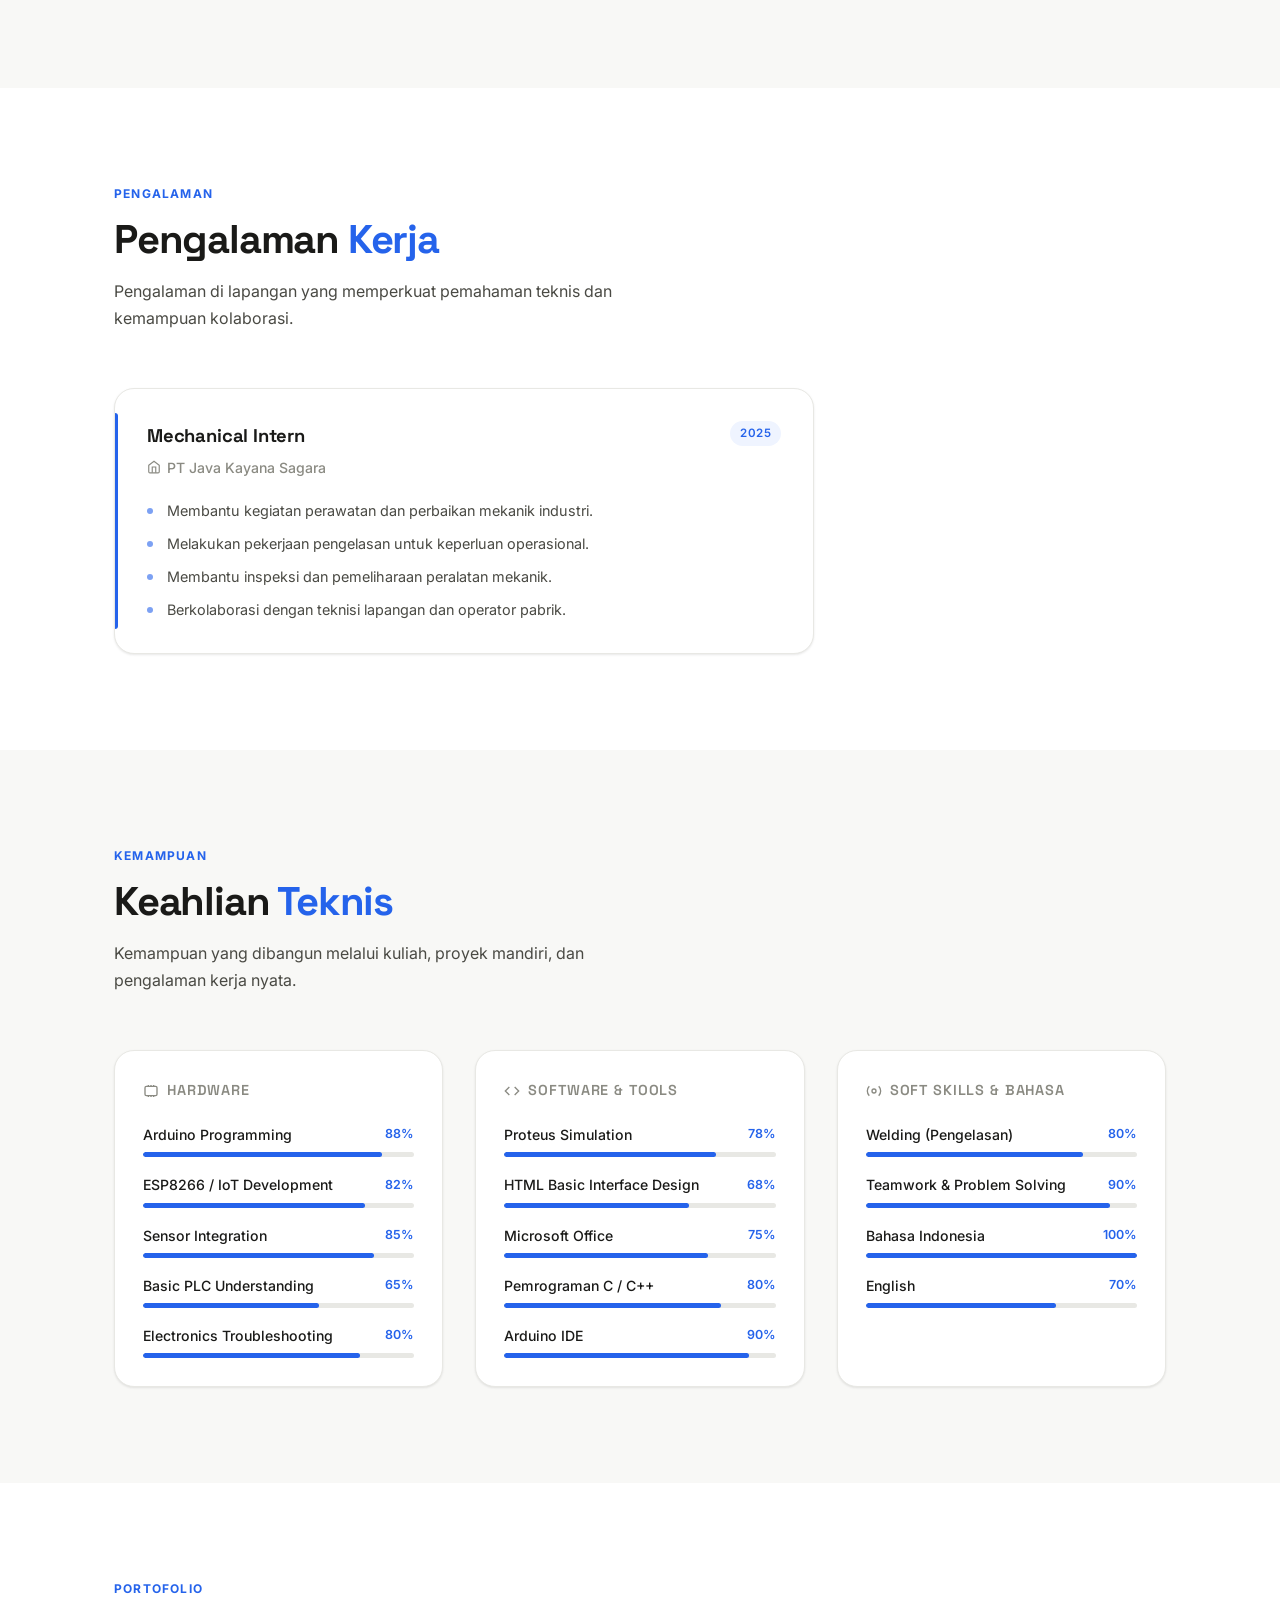
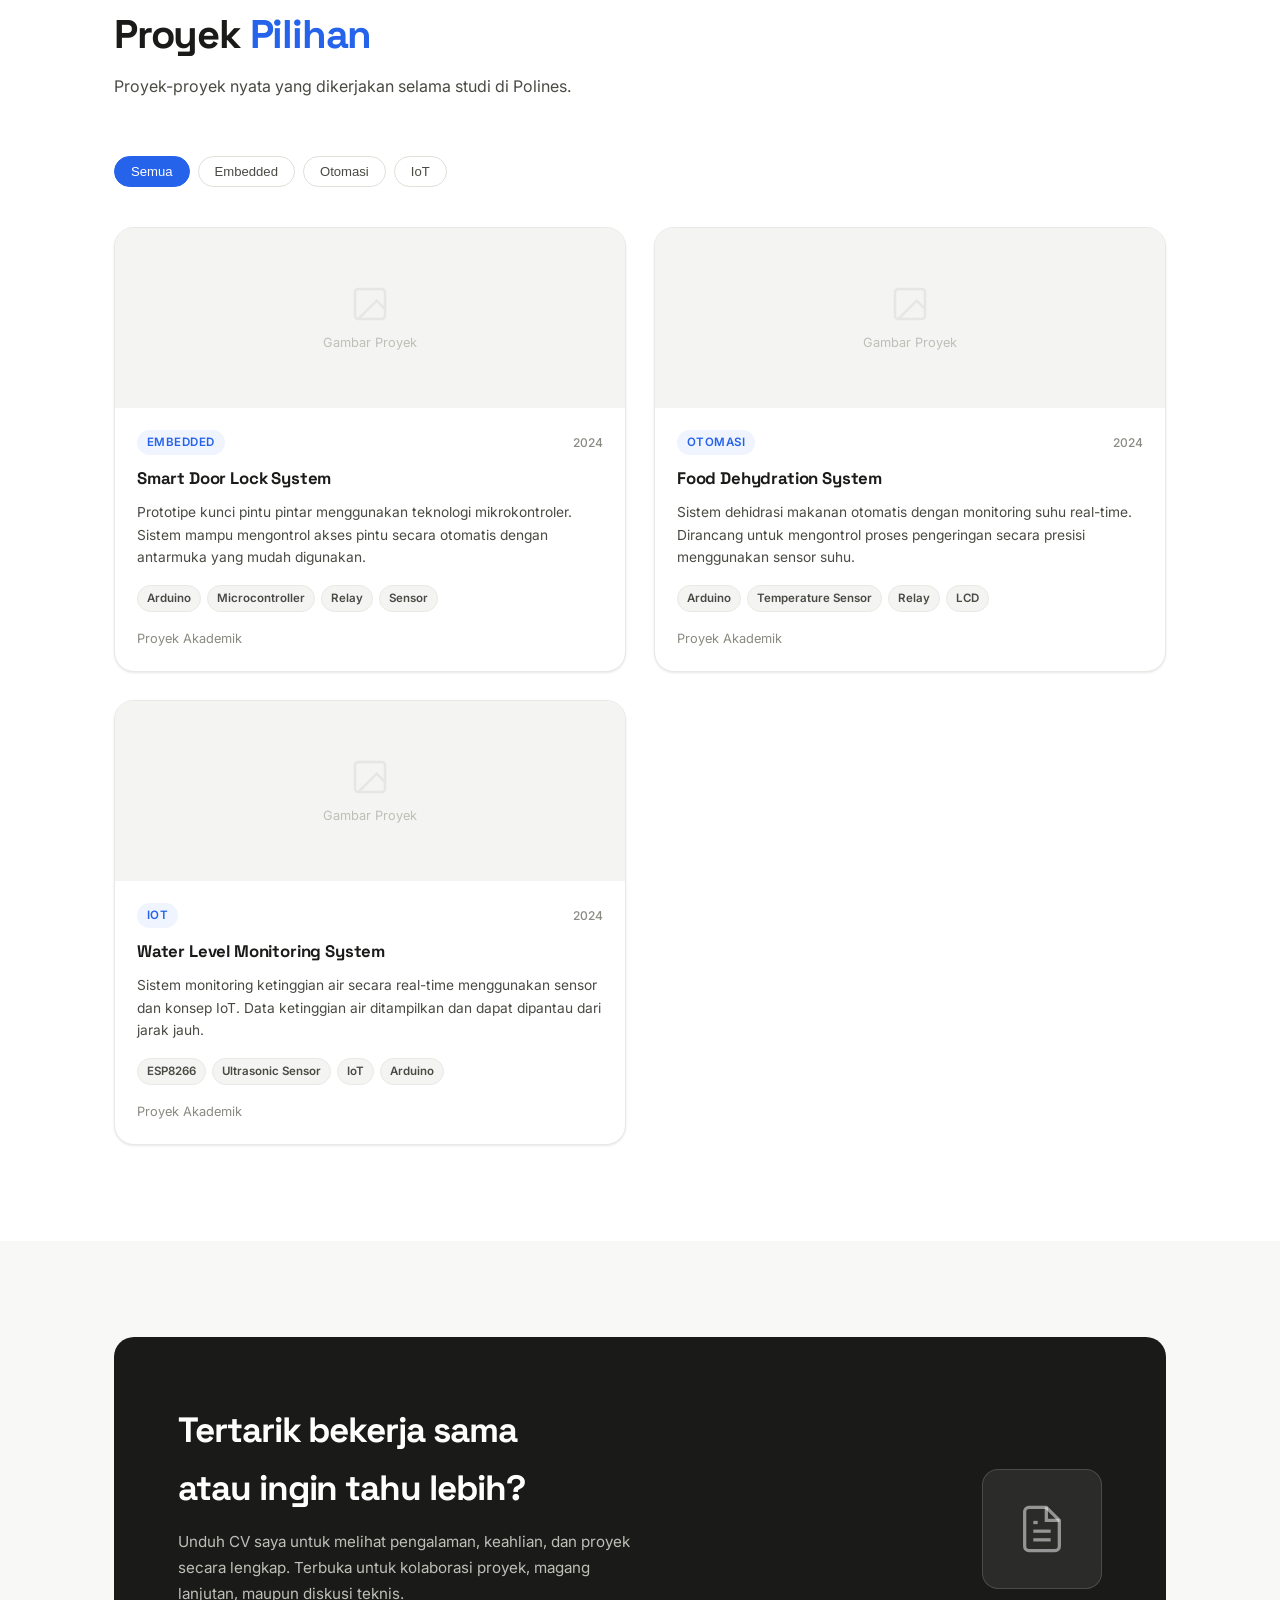
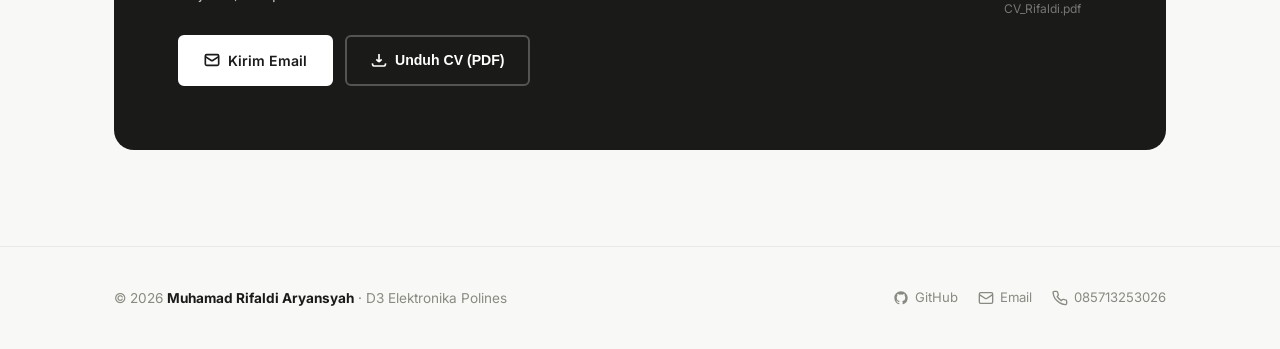
==== commit 41a3e7a6: "Fix nama foto hilangkan ekstensi ganda" ====
--- a/index.html
+++ b/index.html
@@ -74,7 +74,7 @@
       <div class="hero__image-wrap">
         <div class="hero__photo-container">
           <div class="hero__photo-bg"></div>
-          <img id="hero-foto" class="hero__photo" src="images/foto.jpg" alt="Muhamad Rifaldi Aryansyah">
+          <img id="hero-foto" class="hero__photo" src="foto.jpeg" alt="Muhamad Rifaldi Aryansyah">
 
           <div id="hero-placeholder" class="hero__photo-placeholder" style="display:none;">
             <svg viewBox="0 0 24 24" fill="none" stroke="currentColor" stroke-width="1.2">
